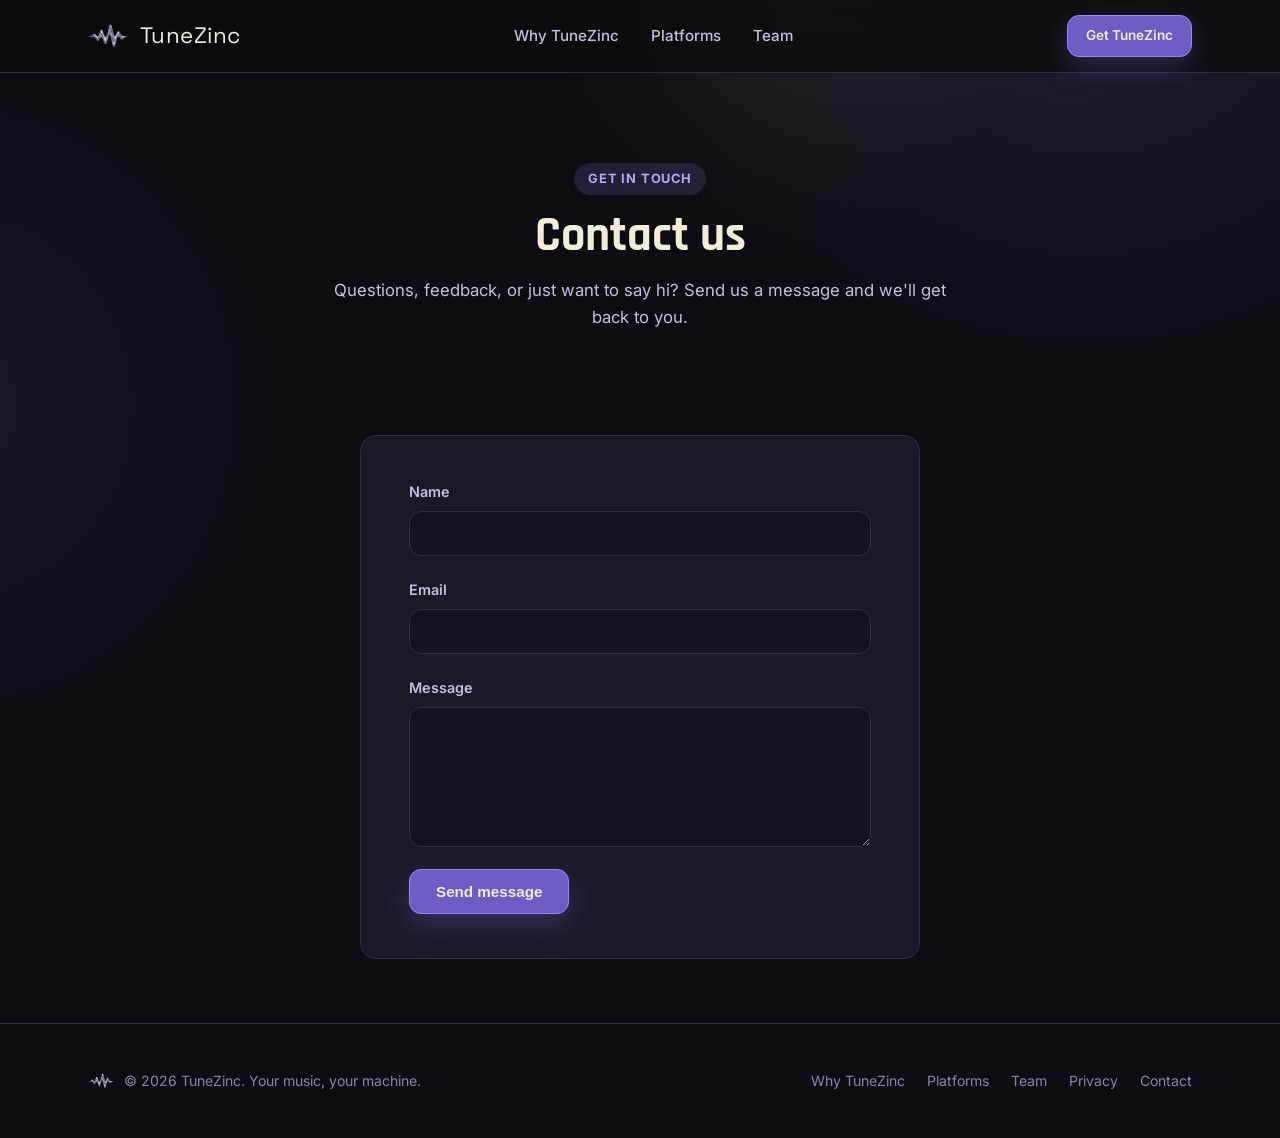
==== contact.html @ 642f597c "Added  contact form" ====
<!doctype html>
<html lang="en">
<head>
<meta charset="UTF-8" />
<meta name="viewport" content="width=device-width, initial-scale=1.0" />
<title>Contact — TuneZinc</title>
<meta name="description" content="Get in touch with the TuneZinc team." />
<link rel="icon" href="assets/logo/logo%20-%20100.png" />
<link rel="preconnect" href="https://fonts.googleapis.com">
<link href="https://fonts.googleapis.com/css2?family=Space+Grotesk:wght@500;600;700&family=Rajdhani:wght@500;600;700&family=Inter:wght@400;500;600;700&display=swap" rel="stylesheet">
<link rel="stylesheet" href="styles.css?v=2" />
</head>
<body>

<div id="nav-mount"></div>

<header class="hero team-hero" id="top">
  <div class="wrap">
    <div class="section-head reveal" style="margin: 0 auto;">
      <span class="eyebrow">Get in touch</span>
      <h1>Contact us</h1>
      <p>Questions, feedback, or just want to say hi? Send us a message and we'll get back to you.</p>
    </div>
  </div>
</header>

<section>
  <div class="wrap">
    <form class="contact-form reveal" action="https://formspree.io/f/myegwdww" method="POST">
      <div class="form-field">
        <label for="name">Name</label>
        <input type="text" id="name" name="name" required>
      </div>

      <div class="form-field">
        <label for="email">Email</label>
        <input type="email" id="email" name="email" required>
      </div>

      <div class="form-field">
        <label for="message">Message</label>
        <textarea id="message" name="message" rows="6" required></textarea>
      </div>

      <input type="text" name="_gotcha" style="display:none" aria-hidden="true" tabindex="-1" autocomplete="off">

      <button type="submit" class="btn btn-primary">Send message</button>
    </form>
  </div>
</section>

<div id="footer-mount"></div>

<script src="script.js"></script>
</body>
</html>
---- styles.css ----
/* ==========================================================================
   TuneZinc marketing site — theme tokens
   Palette sampled from the app's own icon (vinyl record, amber/gold script
   wordmark, cream label) rather than the generic in-app Material seed color.
   ========================================================================== */
:root {
  --bg: #0d0c12;
  --bg-raised: #161320;
  --bg-card: #1c1828;
  --border: #322c48;

  /* Violet is the primary accent (buttons, links, icons). */
  --violet: #9b86f0;
  --violet-strong: #b9a8f7;
  --violet-dim: #6f5bc4;
  --violet-soft: rgba(155, 134, 240, 0.16);

  /* Amber/gold is a minimal secondary accent, echoing the logo's script wordmark. */
  --accent: #e3a857;
  --accent-strong: #f2c37c;
  --accent-soft: rgba(227, 168, 87, 0.08);

  --cream: #f3ecd9;
  --text: #f3ecd9;
  --text-dim: #c6bfe0;
  --text-faint: #8b84a8;

  --radius-lg: 24px;
  --radius-md: 16px;
  --radius-sm: 12px;

  --shadow: 0 20px 60px rgba(0, 0, 0, 0.5);

  --font-display: "Space Grotesk", "Inter", -apple-system, BlinkMacSystemFont, "Segoe UI", Roboto, sans-serif;
  --font-heading: "Rajdhani", "Space Grotesk", "Inter", -apple-system, BlinkMacSystemFont, "Segoe UI", Roboto, sans-serif;
  --font-body: "Inter", -apple-system, BlinkMacSystemFont, "Segoe UI", Roboto, sans-serif;

  --max-width: 1160px;
}

* {
  box-sizing: border-box;
}

html {
  scroll-behavior: smooth;
}

body {
  margin: 0;
  background: var(--bg);
  color: var(--text);
  font-family: var(--font-body);
  line-height: 1.6;
  -webkit-font-smoothing: antialiased;
}

img {
  max-width: 100%;
  display: block;
}

a {
  color: inherit;
}

.wrap {
  max-width: var(--max-width);
  margin: 0 auto;
  padding: 0 28px;
}

/* Subtle wash — violet-led, with a faint warm highlight echoing the logo */
body::before {
  content: "";
  position: fixed;
  inset: 0;
  z-index: -1;
  background:
    radial-gradient(800px circle at 85% -10%, var(--violet-soft), transparent 60%),
    radial-gradient(650px circle at -5% 45%, rgba(155, 134, 240, 0.1), transparent 55%),
    radial-gradient(420px circle at 60% 0%, var(--accent-soft), transparent 60%);
  pointer-events: none;
}

/* ---------- Nav ---------- */
.nav {
  position: sticky;
  top: 0;
  z-index: 50;
  background: rgba(13, 12, 10, 0.82);
  backdrop-filter: blur(10px);
  border-bottom: 1px solid var(--border);
}

.nav .wrap {
  display: flex;
  align-items: center;
  justify-content: space-between;
  height: 72px;
}

.brand {
  display: flex;
  align-items: center;
  gap: 12px;
  text-decoration: none;
  font-family: var(--font-display);
  font-size: 1.4rem;
  letter-spacing: 0.02em;
  color: var(--cream);
}

.brand img {
  width: 40px;
  height: 40px;
  border-radius: 50%;
}

.nav-links {
  display: flex;
  align-items: center;
  gap: 32px;
  list-style: none;
  margin: 0;
  padding: 0;
}

.nav-links a {
  text-decoration: none;
  color: var(--text-dim);
  font-size: 0.95rem;
  font-weight: 500;
  transition: color 0.2s ease;
}

.nav-links a:hover {
  color: var(--violet-strong);
}

.nav-cta {
  display: inline-flex;
  align-items: center;
  gap: 8px;
}

.nav-toggle {
  display: none;
  background: none;
  border: 1px solid var(--border);
  border-radius: var(--radius-sm);
  color: var(--text);
  width: 42px;
  height: 42px;
  align-items: center;
  justify-content: center;
  cursor: pointer;
}

/* ---------- Buttons ---------- */
.btn {
  display: inline-flex;
  align-items: center;
  justify-content: center;
  gap: 8px;
  padding: 13px 26px;
  border-radius: var(--radius-sm);
  font-weight: 600;
  font-size: 0.95rem;
  text-decoration: none;
  cursor: pointer;
  border: 1px solid transparent;
  transition: transform 0.15s ease, box-shadow 0.15s ease, border-color 0.15s ease;
  white-space: nowrap;
}

.btn:hover {
  transform: translateY(-1px);
}

.btn-primary {
  background: var(--violet-dim);
  border: 1px solid var(--violet);
  color: var(--cream);
  box-shadow: 0 10px 28px rgba(111, 91, 196, 0.35);
}

.btn-primary:hover {
  background: var(--violet);
  box-shadow: 0 14px 34px rgba(111, 91, 196, 0.45);
}

.btn-ghost {
  background: transparent;
  border-color: var(--border);
  color: var(--text);
}

.btn-ghost:hover {
  border-color: var(--violet);
  color: var(--violet-strong);
}

.btn-sm {
  padding: 9px 18px;
  font-size: 0.85rem;
}

/* ---------- Hero ---------- */
.hero {
  padding: 110px 0 90px;
}

.hero .wrap {
  display: grid;
  grid-template-columns: 1.1fr 0.9fr;
  gap: 56px;
  align-items: center;
}

.eyebrow {
  display: inline-flex;
  align-items: center;
  gap: 8px;
  padding: 6px 14px;
  border-radius: 999px;
  background: var(--violet-soft);
  color: var(--violet-strong);
  font-size: 0.8rem;
  font-weight: 700;
  letter-spacing: 0.06em;
  text-transform: uppercase;
  margin-bottom: 22px;
}

.hero h1 {
  font-family: var(--font-heading);
  font-size: clamp(2.6rem, 5vw, 3.8rem);
  line-height: 1.08;
  margin: 0 0 22px;
  color: var(--cream);
}

.hero h1 em {
  font-style: italic;
  color: var(--accent-strong);
}

.hero p.lead {
  font-size: 1.15rem;
  color: var(--text-dim);
  max-width: 46ch;
  margin: 0 0 16px;
}

.tech-aside {
  font-size: 0.85rem;
  color: var(--text-faint);
  margin: 0 0 34px;
}

.hero-actions {
  display: flex;
  gap: 14px;
  flex-wrap: wrap;
  margin-bottom: 36px;
}

.platform-badges {
  display: flex;
  gap: 10px;
  flex-wrap: wrap;
}

.badge {
  display: inline-flex;
  align-items: center;
  gap: 6px;
  padding: 7px 13px;
  border: 1px solid var(--border);
  border-radius: 999px;
  font-size: 0.78rem;
  color: var(--text-faint);
}

.badge .soon,
.platform-list .soon {
  font-style: normal;
  font-size: 0.68em;
  font-weight: 600;
  text-transform: uppercase;
  letter-spacing: 0.04em;
  color: var(--violet);
  opacity: 0.85;
}

/* ---------- Hero visual / screenshot placeholders ---------- */
.shot-placeholder {
  position: relative;
  border-radius: var(--radius-lg);
  border: 1px solid var(--border);
  background:
    linear-gradient(160deg, var(--bg-card), var(--bg-raised));
  box-shadow: var(--shadow);
  overflow: hidden;
  display: flex;
  align-items: center;
  justify-content: center;
  min-height: 260px;
  text-align: center;
}

.shot-placeholder::before {
  content: "";
  position: absolute;
  inset: 0;
  background-image:
    repeating-linear-gradient(90deg, transparent 0, transparent 22px, rgba(243,236,217,0.03) 23px);
  opacity: 0.6;
}

.shot-placeholder .shot-label {
  position: relative;
  display: flex;
  flex-direction: column;
  align-items: center;
  gap: 10px;
  color: var(--text-faint);
  padding: 24px;
}

.shot-placeholder .shot-icon {
  width: 46px;
  height: 46px;
  border-radius: 50%;
  border: 2px dashed var(--border);
  display: flex;
  align-items: center;
  justify-content: center;
  color: var(--violet-strong);
}

.shot-placeholder .shot-icon svg {
  width: 20px;
  height: 20px;
}

.shot-placeholder .shot-tag {
  font-size: 0.72rem;
  letter-spacing: 0.08em;
  text-transform: uppercase;
  color: var(--text-faint);
}

.hero-shot {
  aspect-ratio: 4 / 3.1;
}

/* ---------- Section scaffolding ---------- */
section {
  padding: 64px 0;
}

.section-head {
  max-width: 640px;
  margin: 0 auto 52px;
  text-align: center;
}

.section-head .eyebrow {
  margin-bottom: 16px;
}

.section-head h2 {
  font-family: var(--font-heading);
  font-size: clamp(2rem, 3.4vw, 2.6rem);
  color: var(--cream);
  margin: 0 0 14px;
}

.section-head p {
  color: var(--text-dim);
  font-size: 1.05rem;
  margin: 0;
}

/* ---------- Why cards ---------- */
.why-grid {
  display: grid;
  grid-template-columns: repeat(4, 1fr);
  gap: 20px;
}

.why-card {
  background: var(--bg-card);
  border: 1px solid var(--border);
  border-radius: var(--radius-md);
  padding: 28px 24px;
  transition: transform 0.2s ease, border-color 0.2s ease;
}

.why-card:hover {
  transform: translateY(-4px);
  border-color: var(--violet);
}

.why-card .icon {
  width: 44px;
  height: 44px;
  border-radius: var(--radius-sm);
  background: var(--violet-soft);
  color: var(--violet-strong);
  display: flex;
  align-items: center;
  justify-content: center;
  margin-bottom: 18px;
}

.why-card .icon svg {
  width: 22px;
  height: 22px;
}

.why-card h3 {
  margin: 0 0 10px;
  font-size: 1.08rem;
  font-family: var(--font-heading);
  color: var(--cream);
}

.why-card p {
  margin: 0 0 12px;
  color: var(--text-dim);
  font-size: 0.94rem;
}

.why-card .tech-note {
  margin: 0;
  font-size: 0.82rem;
  color: var(--text-faint);
  border-top: 1px dashed var(--border);
  padding-top: 12px;
}

/* ---------- Feature rows ---------- */
.feature-row {
  display: grid;
  grid-template-columns: 1fr 1fr;
  gap: 60px;
  align-items: center;
  padding: 64px 0;
  border-bottom: 1px solid var(--border);
}

.feature-row:last-child {
  border-bottom: none;
}

.feature-row.reverse .feature-copy {
  order: 2;
}

.feature-row.reverse .shot-placeholder {
  order: 1;
}

.feature-copy .eyebrow {
  margin-bottom: 14px;
}

.feature-copy h3 {
  font-family: var(--font-heading);
  font-size: 1.9rem;
  color: var(--cream);
  margin: 0 0 16px;
}

.feature-copy p {
  color: var(--text-dim);
  font-size: 1rem;
  margin: 0 0 14px;
}

.feature-copy ul {
  margin: 18px 0 0;
  padding: 0;
  list-style: none;
  display: grid;
  gap: 10px;
}

.feature-copy ul li {
  display: flex;
  gap: 10px;
  color: var(--text-dim);
  font-size: 0.92rem;
}

.feature-copy ul li::before {
  content: "";
  flex-shrink: 0;
  width: 7px;
  height: 7px;
  margin-top: 7px;
  border-radius: 50%;
  background: var(--violet);
}

.feature-shot {
  aspect-ratio: 4 / 3;
}

/* ---------- Team page ---------- */
.team-hero {
  padding: 90px 0 40px;
  text-align: center;
}

.team-hero .wrap {
  display: block;
}

.team-hero .section-head h1 {
  font-family: var(--font-heading);
  font-size: clamp(2.2rem, 4vw, 3rem);
  color: var(--cream);
  margin: 0 0 14px;
}

.team-grid {
  display: grid;
  grid-template-columns: repeat(2, 1fr);
  gap: 24px;
  max-width: 760px;
  margin: 0 auto;
}

.team-card {
  background: var(--bg-card);
  border: 1px solid var(--border);
  border-radius: var(--radius-md);
  padding: 36px 28px;
  text-align: center;
  transition: transform 0.2s ease, border-color 0.2s ease;
}

.team-card:hover {
  transform: translateY(-4px);
  border-color: var(--violet);
}

.team-avatar {
  width: 104px;
  height: 104px;
  margin: 0 auto 18px;
  border-radius: 50%;
  background: var(--violet-soft);
  color: var(--violet-strong);
  display: flex;
  align-items: center;
  justify-content: center;
  font-family: var(--font-display);
  font-size: 1.5rem;
  font-weight: 600;
  border: 1px dashed var(--border);
  overflow: hidden;
}

.team-avatar img {
  width: 100%;
  height: 100%;
  object-fit: cover;
}

.team-card h3 {
  margin: 0 0 4px;
  color: var(--cream);
  font-size: 1.15rem;
  font-family: var(--font-heading);
}

.team-role {
  display: block;
  color: var(--accent-strong);
  font-size: 0.82rem;
  font-weight: 600;
  text-transform: uppercase;
  letter-spacing: 0.05em;
  margin-bottom: 14px;
}

.team-card p {
  margin: 0;
  color: var(--text-dim);
  font-size: 0.94rem;
}

@media (max-width: 700px) {
  .team-grid {
    grid-template-columns: 1fr;
  }
}

/* ---------- Legal / prose pages ---------- */
.legal {
  max-width: 720px;
  margin: 0 auto;
  background: var(--bg-card);
  border: 1px solid var(--border);
  border-radius: var(--radius-md);
  padding: 44px 48px;
}

.legal-updated {
  color: var(--text-faint);
  font-size: 0.9rem;
  margin: -8px 0 32px;
}

.legal h2 {
  font-family: var(--font-heading);
  color: var(--cream);
  font-size: 1.4rem;
  margin: 40px 0 12px;
}

.legal h2:first-of-type {
  margin-top: 0;
}

.legal h3 {
  font-family: var(--font-heading);
  color: var(--accent-strong);
  font-size: 1.05rem;
  margin: 26px 0 10px;
}

.legal p {
  color: var(--text-dim);
  margin: 0 0 14px;
}

.legal ul {
  color: var(--text-dim);
  margin: 0 0 14px;
  padding-left: 22px;
}

.legal li {
  margin-bottom: 8px;
}

.legal a {
  color: var(--violet-strong);
  text-decoration: underline;
  text-underline-offset: 2px;
}

.legal a:hover {
  color: var(--accent-strong);
}

.legal code {
  background: var(--bg-raised);
  border: 1px solid var(--border);
  border-radius: 4px;
  padding: 1px 6px;
  font-size: 0.9em;
}

@media (max-width: 700px) {
  .legal {
    padding: 32px 22px;
  }
}

/* ---------- Contact form ---------- */
.contact-form {
  max-width: 560px;
  margin: 0 auto;
  background: var(--bg-card);
  border: 1px solid var(--border);
  border-radius: var(--radius-md);
  padding: 44px 48px;
  display: flex;
  flex-direction: column;
  gap: 22px;
}

.form-field {
  display: flex;
  flex-direction: column;
  gap: 8px;
}

.form-field label {
  color: var(--text-dim);
  font-size: 0.9rem;
  font-weight: 600;
}

.form-field input,
.form-field textarea {
  background: var(--bg-raised);
  border: 1px solid var(--border);
  border-radius: var(--radius-sm);
  padding: 12px 14px;
  color: var(--text);
  font-family: var(--font-body);
  font-size: 0.95rem;
  resize: vertical;
  transition: border-color 0.2s ease;
}

.form-field input:focus,
.form-field textarea:focus {
  outline: none;
  border-color: var(--violet);
}

.contact-form .btn {
  align-self: flex-start;
}

@media (max-width: 700px) {
  .contact-form {
    padding: 32px 22px;
  }
}

/* ---------- Platform strip ---------- */
.platform-strip {
  background: var(--bg-raised);
  border-top: 1px solid var(--border);
  border-bottom: 1px solid var(--border);
}

.platform-strip .wrap {
  display: flex;
  align-items: center;
  justify-content: space-between;
  gap: 24px;
  flex-wrap: wrap;
  padding: 40px 28px;
}

.platform-strip h4 {
  margin: 0;
  color: var(--text-faint);
  font-size: 0.85rem;
  text-transform: uppercase;
  letter-spacing: 0.08em;
  font-weight: 600;
}

.platform-list {
  display: flex;
  gap: 30px;
  flex-wrap: wrap;
  list-style: none;
  margin: 0;
  padding: 0;
}

.platform-list li {
  display: flex;
  align-items: center;
  gap: 9px;
  color: var(--text-dim);
  font-size: 0.95rem;
  font-weight: 500;
}

.platform-list .dot {
  width: 8px;
  height: 8px;
  border-radius: 50%;
  background: var(--violet);
}

/* ---------- Trust / tradeoffs callout ---------- */
.trust {
  background: var(--bg-card);
  border: 1px solid var(--border);
  border-radius: var(--radius-lg);
  padding: 40px;
  display: grid;
  grid-template-columns: auto 1fr;
  gap: 24px;
  align-items: flex-start;
}

.trust .icon {
  width: 52px;
  height: 52px;
  border-radius: 50%;
  background: var(--violet-soft);
  color: var(--violet-strong);
  display: flex;
  align-items: center;
  justify-content: center;
  flex-shrink: 0;
}

.trust .icon svg {
  width: 24px;
  height: 24px;
}

.trust h3 {
  margin: 0 0 10px;
  color: var(--cream);
  font-size: 1.3rem;
  font-family: var(--font-heading);
}

.trust p {
  margin: 0;
  color: var(--text-dim);
}

/* ---------- CTA ---------- */
.cta-band {
  text-align: center;
  padding: 72px 0;
}

.cta-logo {
  width: 180px;
  aspect-ratio: 2064 / 1180;
  object-fit: cover;
  object-position: center;
  margin: 0 auto 24px;
  display: block;
}

.cta-band h2 {
  font-family: var(--font-heading);
  font-size: clamp(2.2rem, 4vw, 3rem);
  color: var(--cream);
  margin: 0 0 18px;
}

.cta-band p {
  color: var(--text-dim);
  max-width: 46ch;
  margin: 0 auto 34px;
  font-size: 1.05rem;
}

.cta-band .hero-actions {
  justify-content: center;
}

/* ---------- Footer ---------- */
footer {
  border-top: 1px solid var(--border);
  padding: 44px 0;
}

footer .wrap {
  display: flex;
  align-items: center;
  justify-content: space-between;
  gap: 20px;
  flex-wrap: wrap;
}

.footer-brand {
  display: flex;
  align-items: center;
  gap: 10px;
  color: var(--text-faint);
  font-size: 0.88rem;
}

.footer-brand img {
  width: 26px;
  height: 26px;
  border-radius: 50%;
}

.footer-links {
  display: flex;
  gap: 22px;
  list-style: none;
  margin: 0;
  padding: 0;
}

.footer-links a {
  text-decoration: none;
  color: var(--text-faint);
  font-size: 0.88rem;
}

.footer-links a:hover {
  color: var(--violet-strong);
}

/* ---------- Reveal-on-scroll ---------- */
.reveal {
  opacity: 0;
  transform: translateY(18px);
  transition: opacity 0.6s ease, transform 0.6s ease;
}

.reveal.is-visible {
  opacity: 1;
  transform: translateY(0);
}

/* ---------- Responsive ---------- */
@media (max-width: 920px) {
  .hero .wrap {
    grid-template-columns: 1fr;
  }

  .hero {
    padding: 60px 0 50px;
    text-align: left;
  }

  .why-grid {
    grid-template-columns: repeat(2, 1fr);
  }

  .feature-row,
  .feature-row.reverse {
    grid-template-columns: 1fr;
  }

  .feature-row.reverse .feature-copy {
    order: 1;
  }

  .feature-row.reverse .shot-placeholder {
    order: 2;
  }

  .trust {
    grid-template-columns: 1fr;
  }
}

@media (max-width: 700px) {
  .nav-links,
  .nav-cta {
    display: none;
  }

  .nav-toggle {
    display: flex;
  }

  body.nav-open .nav-links {
    display: flex;
    position: absolute;
    top: 72px;
    left: 0;
    right: 0;
    background: var(--bg-raised);
    border-bottom: 1px solid var(--border);
    flex-direction: column;
    gap: 0;
    padding: 8px 0;
  }

  body.nav-open .nav-links a {
    padding: 14px 28px;
    width: 100%;
  }

  body.nav-open .nav-cta {
    display: none;
  }

  .why-grid {
    grid-template-columns: 1fr;
  }

  .platform-strip .wrap {
    flex-direction: column;
    align-items: flex-start;
  }

  footer .wrap {
    flex-direction: column;
    align-items: flex-start;
  }
}
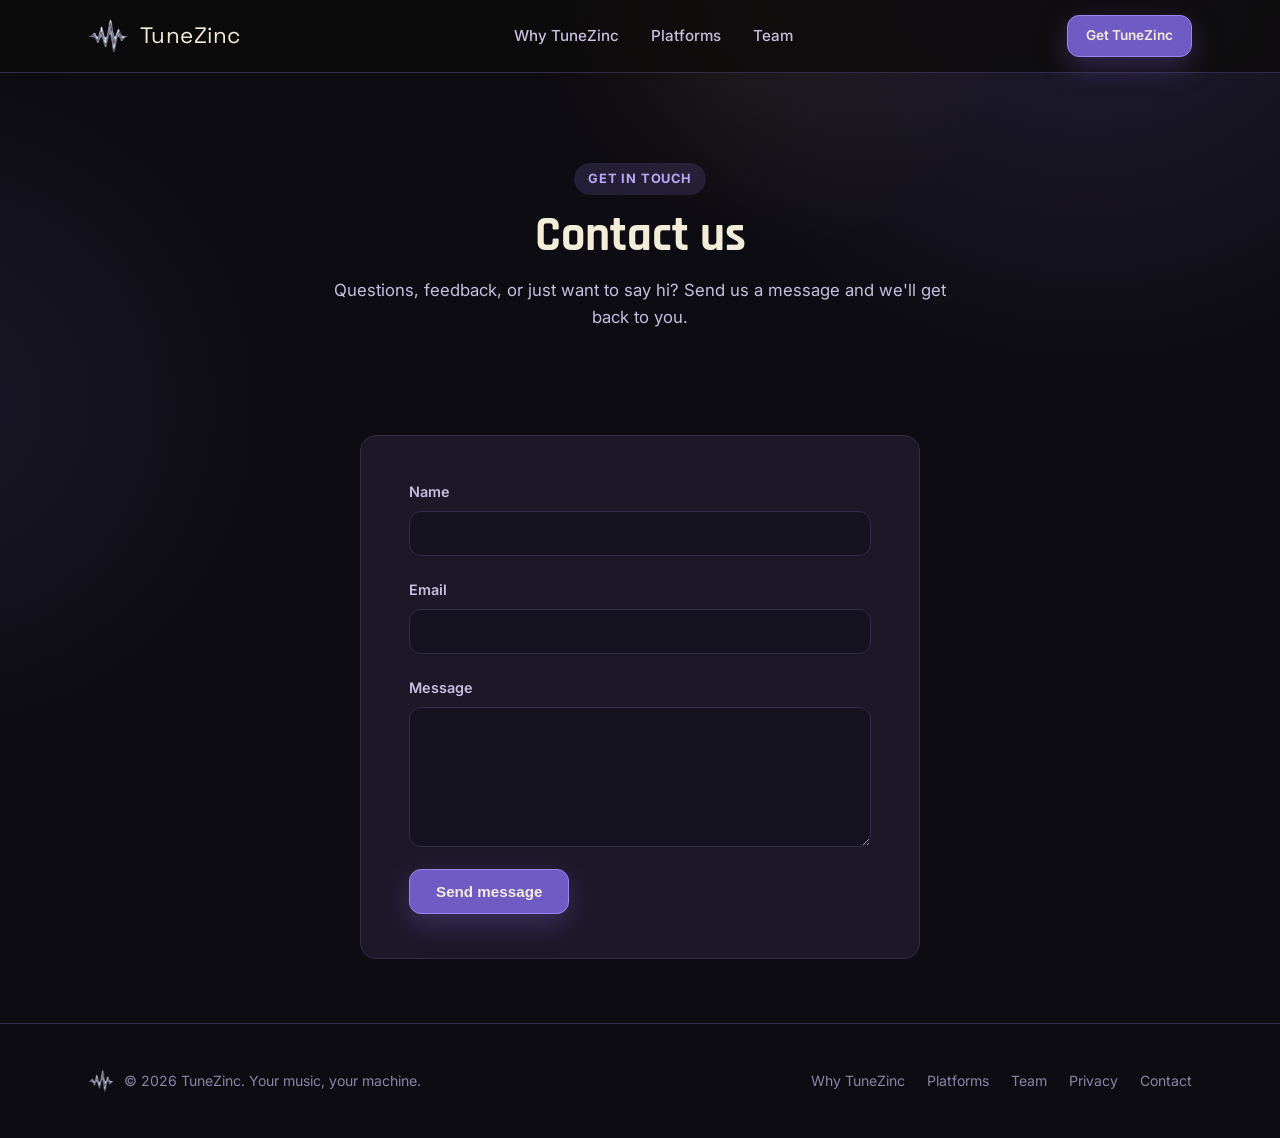
==== commit 373a73d9: "Update logo" ====
--- a/contact.html
+++ b/contact.html
@@ -5,7 +5,7 @@
 <meta name="viewport" content="width=device-width, initial-scale=1.0" />
 <title>Contact — TuneZinc</title>
 <meta name="description" content="Get in touch with the TuneZinc team." />
-<link rel="icon" href="assets/logo/logo%20-%20100.png" />
+<link rel="icon" href="assets/logo/app_icon_32.png" />
 <link rel="preconnect" href="https://fonts.googleapis.com">
 <link href="https://fonts.googleapis.com/css2?family=Space+Grotesk:wght@500;600;700&family=Rajdhani:wght@500;600;700&family=Inter:wght@400;500;600;700&display=swap" rel="stylesheet">
 <link rel="stylesheet" href="styles.css?v=2" />
--- a/styles.css
+++ b/styles.css
@@ -827,7 +827,7 @@
 
 .cta-logo {
   width: 180px;
-  aspect-ratio: 2064 / 1180;
+  aspect-ratio: 1 / 1;
   object-fit: cover;
   object-position: center;
   margin: 0 auto 24px;
